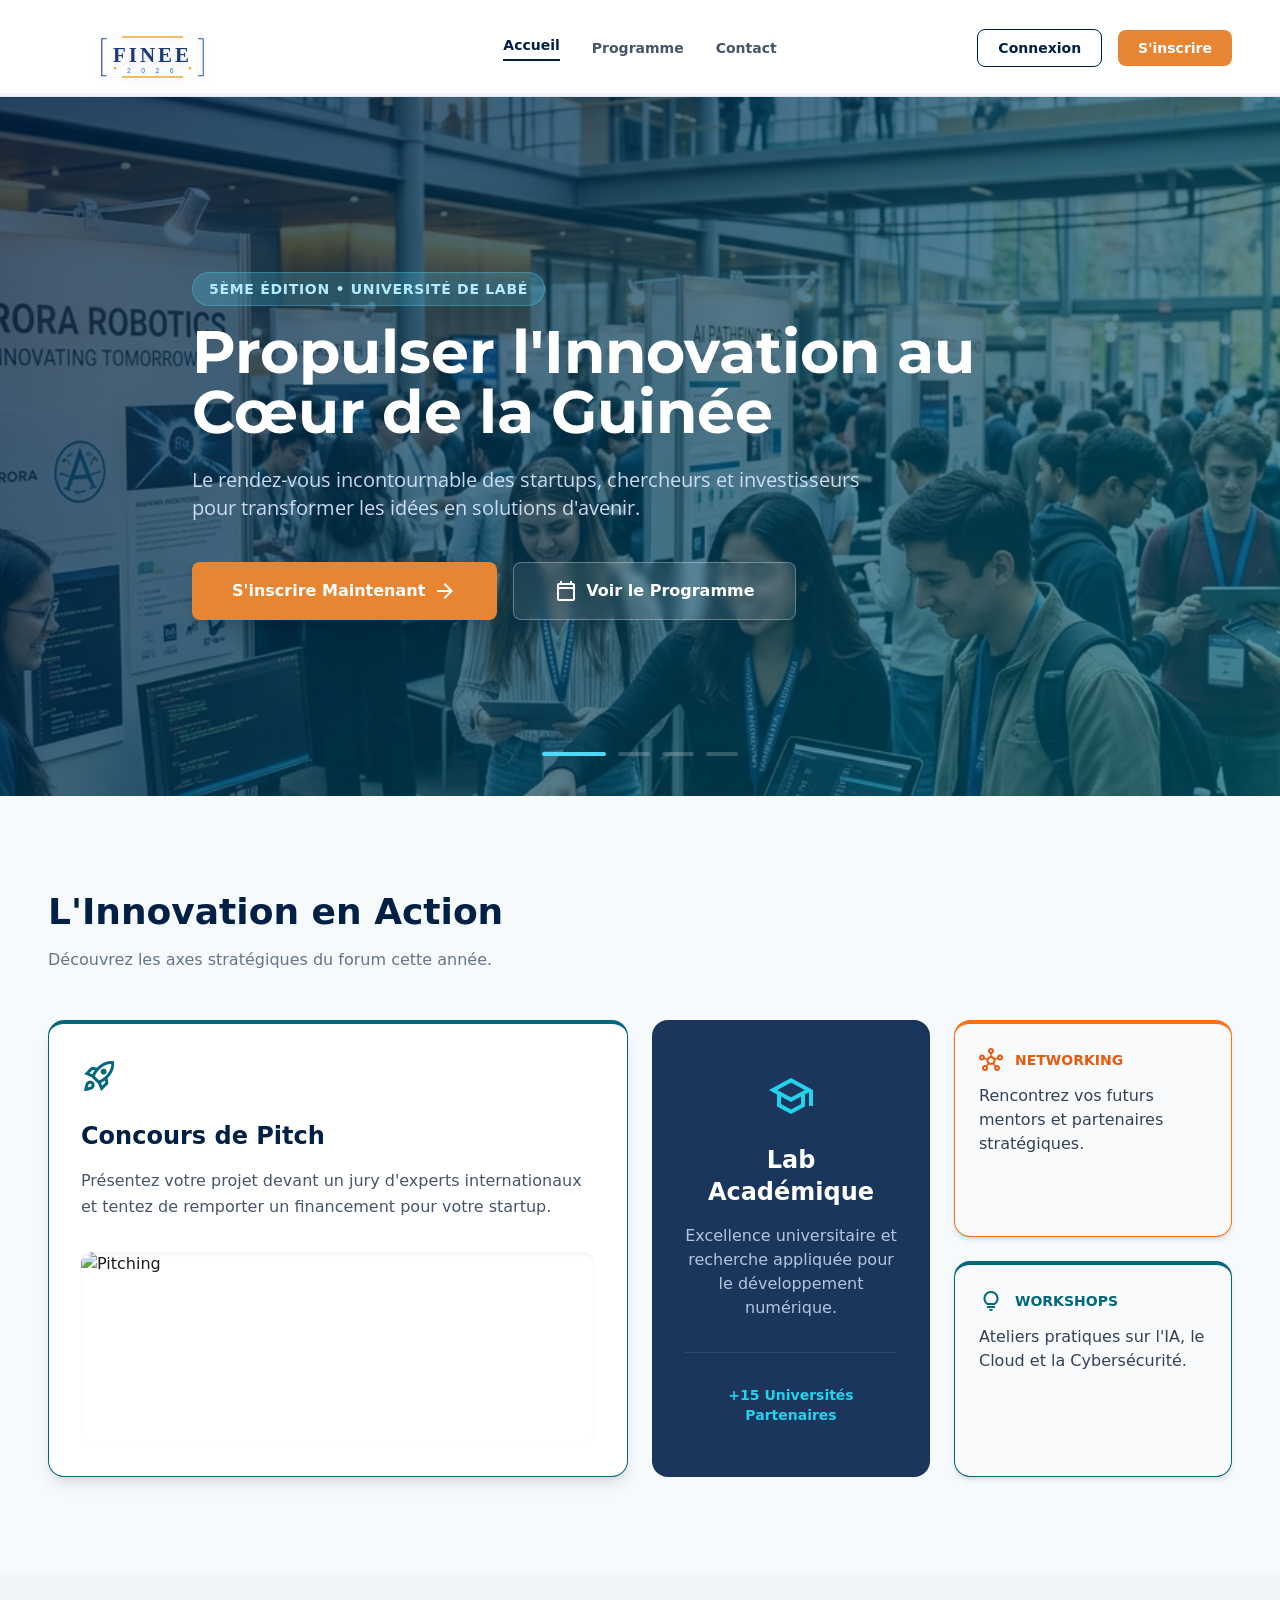
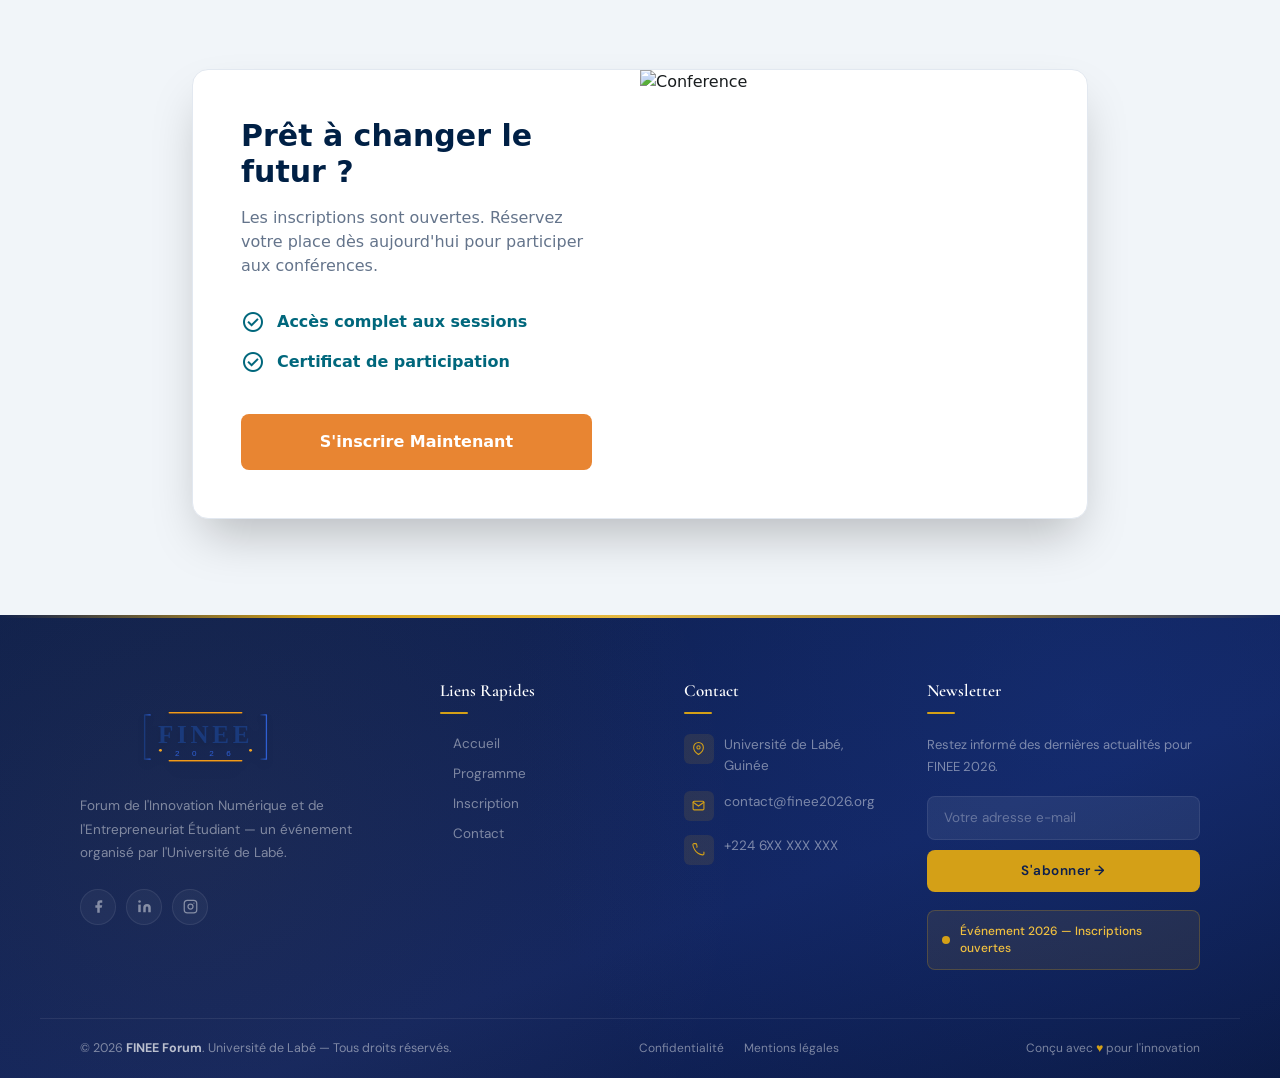
==== html/index.html @ 117cade2 "premier commit" ====
<!DOCTYPE html>
<html class="light" lang="fr">
<head>
    <meta charset="utf-8"/>
    <meta content="width=device-width, initial-scale=1.0" name="viewport"/>
    <title>FINEE 2026 | Forum Innovation Labé</title>
    <script src="../lib/tailwind.min.js"></script>
    <link href="https://fonts.googleapis.com/css2?family=Montserrat:wght@600;700&family=Open+Sans:wght@400;600&family=Cormorant+Garamond:wght@400;600;700&family=DM+Sans:wght@300;400;500;600&display=swap" rel="stylesheet"/>
    <link rel="stylesheet" href="https://fonts.googleapis.com/css2?family=Material+Symbols+Outlined:opsz,wght,FILL,GRAD@20..48,100..700,0..1,-25..0" />
    <link rel="stylesheet" href="../css/index.css">
    <link rel="stylesheet" href="../css/footer_premium.css">
    <script id="tailwind-config">
          tailwind.config = {
            darkMode: "class",
            theme: {
              extend: {
                "colors": {
                        "primary-container": "#1a365d",
                        "outline": "#74777f",
                        "on-error": "#ffffff",
                        "inverse-primary": "#adc7f7",
                        "secondary-fixed-dim": "#4bd6fa",
                        "tertiary-container": "#572900",
                        "on-primary-fixed-variant": "#2d476f",
                        "primary": "#002045",
                        "outline-variant": "#c4c6cf",
                        "on-surface-variant": "#43474e",
                        "inverse-surface": "#2d3133",
                        "on-primary-container": "#86a0cd",
                        "secondary-container": "#4fd9fd",
                        "surface-container-highest": "#e0e3e5",
                        "background": "#f7fafc",
                        "on-tertiary": "#ffffff",
                        "surface-dim": "#d7dadc",
                        "surface-container": "#ebeef0",
                        "on-secondary": "#ffffff",
                        "secondary": "#00677c",
                        "secondary-fixed": "#b2ebff",
                        "on-secondary-fixed": "#001f27",
                        "surface": "#f7fafc",
                        "on-background": "#181c1e",
                        "surface-bright": "#f7fafc",
                        "on-secondary-container": "#005c70",
                        "on-error-container": "#93000a",
                        "tertiary": "#371800",
                        "on-primary": "#ffffff",
                        "tertiary-fixed-dim": "#ffb783",
                        "surface-tint": "#455f88",
                        "surface-container-lowest": "#ffffff",
                        "inverse-on-surface": "#eef1f3",
                        "primary-fixed": "#d6e3ff",
                        "surface-variant": "#e0e3e5",
                        "on-tertiary-fixed-variant": "#703700",
                        "on-tertiary-container": "#e88532",
                        "on-secondary-fixed-variant": "#004e5e",
                        "error-container": "#ffdad6",
                        "surface-container-high": "#e5e9eb",
                        "primary-fixed-dim": "#adc7f7",
                        "tertiary-fixed": "#ffdcc5",
                        "error": "#ba1a1a",
                        "on-surface": "#181c1e",
                        "on-tertiary-fixed": "#301400",
                        "surface-container-low": "#f1f4f6",
                        "on-primary-fixed": "#001b3c"
                },
                "fontFamily": {
                        "Montserrat": ["Montserrat", "sans-serif"],
                        "Open-Sans": ["Open Sans", "sans-serif"],
                        "Cormorant": ["Cormorant Garamond", "serif"],
                        "DM-Sans": ["DM Sans", "sans-serif"]
                }
              }
            }
          }
    </script>
</head>
<body class="bg-background text-on-surface font-sans antialiased overflow-x-hidden">

    <!-- TopNavBar -->
    <nav class="fixed top-0 w-full z-50 bg-white/95 backdrop-blur-md border-b border-slate-200 shadow-sm">
        <div class="grid grid-cols-3 items-center h-24 px-6 lg:px-12 max-w-7xl mx-auto">
            <div class="flex items-center justify-start h-full py-0">
                <a href="index.html" class="block">
                    <img src="../assets/finee_2026_logo.svg" alt="FINEE 2026 Logo" class="h-20 w-auto drop-shadow-lg hover:scale-105 transition-transform duration-300">
                </a>
            </div>
            <div class="hidden md:flex justify-center items-center space-x-8 text-sm font-bold">
                <a class="text-primary border-b-2 border-primary pb-1" href="index.html">Accueil</a>
                <a class="text-slate-600 hover:text-primary transition-colors" href="programme.html">Programme</a>
                <a class="text-slate-600 hover:text-primary transition-colors" href="contact.html">Contact</a>
            </div>
            <div class="flex justify-end items-center gap-4">
                <div class="hidden md:flex items-center gap-4" id="headerActions">
                    <a href="connexion.html" id="loginBtn" class="px-5 py-2 text-sm font-semibold text-primary border border-primary rounded-lg active:scale-95 transition-transform flex items-center">Connexion</a>
                    <a href="inscription.html" class="px-5 py-2 text-sm font-semibold rounded-lg bg-on-tertiary-container text-white active:scale-95 transition-transform">S'inscrire</a>
                </div>
                <button id="mobileMenuBtn" class="md:hidden p-2 text-slate-600">
                    <span class="material-symbols-outlined text-3xl">menu</span>
                </button>
            </div>
        </div>
        <!-- Mobile Menu -->
        <div id="mobileMenu" class="hidden md:hidden bg-white border-t border-slate-100 p-6 space-y-4 shadow-xl">
            <a class="block text-primary font-bold" href="index.html">Accueil</a>
            <a class="block text-slate-600 hover:text-primary" href="programme.html">Programme</a>
            <a class="block text-slate-600 hover:text-primary" href="contact.html">Contact</a>
            <hr class="border-slate-100">
            <div id="mobileHeaderActions" class="space-y-3">
                <a href="connexion.html" class="block w-full text-center px-5 py-3 text-sm font-semibold text-primary border border-primary rounded-lg">Connexion</a>
                <a href="inscription.html" class="block w-full text-center px-5 py-3 text-sm font-semibold rounded-lg bg-on-tertiary-container text-white">S'inscrire</a>
            </div>
        </div>
        <!-- Scroll Progress Bar -->
        <div class="absolute bottom-0 left-0 w-full h-[3px] bg-slate-100 overflow-hidden">
            <div id="scrollProgress" class="h-full bg-gradient-to-r from-blue-600 to-cyan-400 w-0 transition-all duration-300"></div>
        </div>
    </nav>

    <main class="pt-24">
        <!-- Hero Section -->
        <section class="relative min-h-[700px] flex items-center px-6 md:px-12 py-20 overflow-hidden">
            <div class="absolute inset-0 z-0 hero-slider">
                <div class="slide active">
                    <img class="w-full h-full object-cover" src="../assets/hero.png" alt="FINEE Slide 1">
                </div>
                <div class="slide">
                    <img class="w-full h-full object-cover" src="../assets/hero1.png" alt="FINEE Slide 2">
                </div>
                <div class="slide">
                    <img class="w-full h-full object-cover" src="../assets/hero2.png" alt="FINEE Slide 3">
                </div>
                <div class="slide">
                    <img class="w-full h-full object-cover" src="../assets/hero3.png" alt="FINEE Slide 4">
                </div>
                <div class="absolute inset-0 hero-gradient"></div>
                <!-- Navigation Dots -->
                <div class="absolute bottom-10 left-1/2 -translate-x-1/2 z-20 flex gap-3" id="sliderDots">
                    <!-- Dots will be injected by JS -->
                </div>
            </div>
            <div class="relative z-10 max-w-4xl mx-auto text-center md:text-left">
                <span class="inline-block px-4 py-1.5 rounded-full bg-secondary-container/20 text-secondary-fixed font-semibold text-sm mb-4 border border-secondary-container/30 uppercase tracking-wider floating">
                    5ème Édition • Université de Labé
                </span>
                <h1 class="text-4xl md:text-6xl font-bold text-white mb-6 leading-tight font-Montserrat">
                    Propulser l'Innovation au Cœur de la Guinée
                </h1>
                <p class="text-lg md:text-xl text-blue-100/90 mb-10 max-w-2xl font-Open-Sans">
                    Le rendez-vous incontournable des startups, chercheurs et investisseurs pour transformer les idées en solutions d'avenir.
                </p>
                <div class="flex flex-col sm:flex-row gap-4 justify-center md:justify-start">
                    <a href="inscription.html" class="bg-on-tertiary-container hover:bg-orange-600 text-white font-bold px-10 py-4 rounded-lg shadow-xl active:scale-95 transition-transform flex items-center justify-center gap-2">
                        S'inscrire Maintenant
                        <span class="material-symbols-outlined">arrow_forward</span>
                    </a>
                    <a href="programme.html" class="bg-white/10 hover:bg-white/20 backdrop-blur-sm text-white font-bold px-10 py-4 rounded-lg border border-white/30 active:scale-95 transition-transform flex items-center justify-center gap-2">
                        <span class="material-symbols-outlined">calendar_today</span>
                        Voir le Programme
                    </a>
                </div>
            </div>
        </section>

        <!-- Bento Grid Section -->
        <section class="px-6 md:px-12 py-24 max-w-screen-2xl mx-auto">
            <div class="mb-12 text-center md:text-left">
                <h2 class="text-3xl md:text-4xl font-bold text-primary mb-4">L'Innovation en Action</h2>
                <p class="text-slate-500 max-w-xl">Découvrez les axes stratégiques du forum cette année.</p>
            </div>
            <div class="grid grid-cols-1 md:grid-cols-4 gap-6 md:grid-rows-2">
                <div class="md:col-span-2 md:row-span-2 bento-card bg-white rounded-2xl p-8 border-t-4 border-secondary shadow-lg flex flex-col justify-between">
                    <div>
                        <span class="material-symbols-outlined text-secondary text-4xl mb-6">rocket_launch</span>
                        <h3 class="text-2xl font-bold text-primary mb-4">Concours de Pitch</h3>
                        <p class="text-slate-600 leading-relaxed">Présentez votre projet devant un jury d'experts internationaux et tentez de remporter un financement pour votre startup.</p>
                    </div>
                    <div class="mt-8">
                        <img class="rounded-xl h-48 w-full object-cover shadow-inner" src="https://images.unsplash.com/photo-1559136555-9303baea8ebd?auto=format&fit=crop&q=80" alt="Pitching">
                    </div>
                </div>
                <div class="md:col-span-1 md:row-span-2 bento-card bg-primary-container rounded-2xl p-8 text-white flex flex-col justify-center text-center">
                    <span class="material-symbols-outlined text-cyan-400 text-5xl mb-6">school</span>
                    <h3 class="text-2xl font-bold mb-4">Lab Académique</h3>
                    <p class="text-blue-100/80">Excellence universitaire et recherche appliquée pour le développement numérique.</p>
                    <div class="mt-8 border-t border-white/10 pt-8 text-cyan-400 font-bold text-sm">
                        +15 Universités Partenaires
                    </div>
                </div>
                <div class="bento-card bg-slate-50 rounded-2xl p-6 border-t-4 border-orange-500 shadow-md">
                    <div class="flex items-center gap-3 mb-3 text-orange-600">
                        <span class="material-symbols-outlined">hub</span>
                        <span class="font-bold text-sm uppercase">Networking</span>
                    </div>
                    <p class="text-slate-700">Rencontrez vos futurs mentors et partenaires stratégiques.</p>
                </div>
                <div class="bento-card bg-slate-50 rounded-2xl p-6 border-t-4 border-secondary shadow-md">
                    <div class="flex items-center gap-3 mb-3 text-secondary">
                        <span class="material-symbols-outlined">lightbulb</span>
                        <span class="font-bold text-sm uppercase">Workshops</span>
                    </div>
                    <p class="text-slate-700">Ateliers pratiques sur l'IA, le Cloud et la Cybersécurité.</p>
                </div>
            </div>
        </section>

        <!-- CTA Section -->
        <section class="bg-slate-100 px-6 md:px-12 py-24">
            <div class="max-w-4xl mx-auto bg-white rounded-2xl overflow-hidden shadow-2xl flex flex-col md:flex-row border border-slate-200 cta-container">
                <div class="md:w-1/2 p-12 flex flex-col justify-center">
                    <h2 class="text-3xl font-bold text-primary mb-4">Prêt à changer le futur ?</h2>
                    <p class="text-slate-500 mb-8">Les inscriptions sont ouvertes. Réservez votre place dès aujourd'hui pour participer aux conférences.</p>
                    <div class="space-y-4">
                        <div class="flex items-center gap-3 text-secondary font-semibold">
                            <span class="material-symbols-outlined">check_circle</span>
                            <span>Accès complet aux sessions</span>
                        </div>
                        <div class="flex items-center gap-3 text-secondary font-semibold">
                            <span class="material-symbols-outlined">check_circle</span>
                            <span>Certificat de participation</span>
                        </div>
                    </div>
                    <a href="inscription.html" class="mt-10 bg-on-tertiary-container text-white py-4 rounded-lg font-bold text-center active:scale-95 transition-transform">
                        S'inscrire Maintenant
                    </a>
                </div>
                <div class="md:w-1/2">
                    <img class="w-full h-full object-cover min-h-[300px]" src="https://images.unsplash.com/photo-1540575861501-7cf05a4b125a?auto=format&fit=crop&q=80" alt="Conference">
                </div>
            </div>
        </section>
    </main>

    <!-- Footer -->
    <footer>
      <div class="footer-topline"></div>
      <div class="footer-main">
    
        <!-- ── COL 1 : BRAND ── -->
        <div class="footer-brand">
          <a href="index.html" class="logo-wrap mb-6 block">
            <img src="../assets/finee_2026_logo.svg" alt="FINEE 2026 Logo" class="h-24 w-auto drop-shadow-lg hover:scale-110 transition-transform duration-300">
          </a>
    
          <p>Forum de l'Innovation Numérique et de l'Entrepreneuriat Étudiant — un événement organisé par l'Université de Labé.</p>
    
          <div class="social-links">
            <a href="#" title="Facebook">
              <svg width="15" height="15" viewBox="0 0 24 24" fill="currentColor"><path d="M18 2h-3a5 5 0 0 0-5 5v3H7v4h3v8h4v-8h3l1-4h-4V7a1 1 0 0 1 1-1h3z"/></svg>
            </a>
            <a href="#" title="LinkedIn">
              <svg width="15" height="15" viewBox="0 0 24 24" fill="currentColor"><path d="M16 8a6 6 0 0 1 6 6v7h-4v-7a2 2 0 0 0-2-2 2 2 0 0 0-2 2v7h-4v-7a6 6 0 0 1 6-6z"/><rect x="2" y="9" width="4" height="12"/><circle cx="4" cy="4" r="2"/></svg>
            </a>
            <a href="#" title="Instagram">
              <svg width="15" height="15" viewBox="0 0 24 24" fill="none" stroke="currentColor" stroke-width="2" stroke-linecap="round" stroke-linejoin="round"><rect x="2" y="2" width="20" height="20" rx="5"/><circle cx="12" cy="12" r="4"/><circle cx="17.5" cy="6.5" r="1" fill="currentColor" stroke="none"/></svg>
            </a>
          </div>
        </div>
    
        <div class="footer-col">
          <h4>Liens Rapides</h4>
          <ul>
            <li><a href="index.html">Accueil</a></li>
            <li><a href="programme.html">Programme</a></li>
            <li><a href="inscription.html">Inscription</a></li>
            <li><a href="contact.html">Contact</a></li>
          </ul>
        </div>
    
        <div class="footer-col">
          <h4>Contact</h4>
          <div class="contact-list">
            <div class="contact-item">
              <div class="icon">
                <svg width="13" height="13" viewBox="0 0 24 24" fill="none" stroke="currentColor" stroke-width="2" stroke-linecap="round"><path d="M21 10c0 7-9 13-9 13s-9-6-9-13a9 9 0 0 1 18 0z"/><circle cx="12" cy="10" r="3"/></svg>
              </div>
              <span>Université de Labé, Guinée</span>
            </div>
            <div class="contact-item">
              <div class="icon">
                <svg width="13" height="13" viewBox="0 0 24 24" fill="none" stroke="currentColor" stroke-width="2" stroke-linecap="round"><path d="M4 4h16c1.1 0 2 .9 2 2v12c0 1.1-.9 2-2 2H4c-1.1 0-2-.9-2-2V6c0-1.1.9-2 2-2z"/><polyline points="22,6 12,13 2,6"/></svg>
              </div>
              <span>contact@finee2026.org</span>
            </div>
            <div class="contact-item">
              <div class="icon">
                <svg width="13" height="13" viewBox="0 0 24 24" fill="none" stroke="currentColor" stroke-width="2" stroke-linecap="round"><path d="M22 16.92v3a2 2 0 0 1-2.18 2 19.79 19.79 0 0 1-8.63-3.07A19.5 19.5 0 0 1 4.69 12a19.79 19.79 0 0 1-3.07-8.67A2 2 0 0 1 3.6 1.2h3a2 2 0 0 1 2 1.72c.127.96.361 1.903.7 2.81a2 2 0 0 1-.45 2.11L7.91a16 16 0 0 0 6 6l.91-.91a2 2 0 0 1 2.11-.45c.907.339 1.85.573 2.81.7A2 2 0 0 1 22 16.92z"/></svg>
              </div>
              <span>+224 6XX XXX XXX</span>
            </div>
          </div>
        </div>
    
        <div class="footer-newsletter">
          <h4>Newsletter</h4>
          <p>Restez informé des dernières actualités pour FINEE 2026.</p>
          <div class="newsletter-form">
            <input type="email" placeholder="Votre adresse e-mail"/>
            <button type="button">S'abonner →</button>
          </div>
          <div class="event-badge">
            <div class="pulse"></div>
            <span>Événement 2026 — Inscriptions ouvertes</span>
          </div>
        </div>
    
      </div>
    
      <div class="footer-divider"></div>
    
      <div class="footer-bottom">
        <p class="copy">© 2026 <strong>FINEE Forum</strong>. Université de Labé — Tous droits réservés.</p>
        <div class="legal-links">
          <a href="#">Confidentialité</a>
          <a href="#">Mentions légales</a>
        </div>
        <p class="made-by">Conçu avec <span>♥</span> pour l'innovation</p>
      </div>
    </footer>

    <script src="../js/footer.js"></script>
    <script src="../js/index.js"></script>
</body>
</html>
---- css/index.css ----
:root {
    --primary: #002045;
    --primary-light: #1a365d;
    --secondary: #00677c;
    --accent: #4fd9fd;
    --accent-orange: #e88532;
    --bg-light: #f8fafc;
    --white: #ffffff;
    --glass: rgba(255, 255, 255, 0.7);
    --shadow-premium: 0 20px 40px -15px rgba(0, 32, 69, 0.1);
}

.material-symbols-outlined {
    font-family: 'Material Symbols Outlined' !important;
    font-weight: normal;
    font-style: normal;
    font-size: 24px;
    line-height: 1;
    letter-spacing: normal;
    text-transform: none;
    display: inline-block;
    white-space: nowrap;
    word-wrap: normal;
    direction: ltr;
    -webkit-font-feature-settings: 'liga';
    font-feature-settings: 'liga';
    -webkit-font-smoothing: antialiased;
    font-variation-settings: 'FILL' 0, 'wght' 400, 'GRAD' 0, 'opsz' 24;
}

body {
    scroll-behavior: smooth;
}

.hero-gradient {
    background: linear-gradient(135deg, rgba(0, 32, 69, 0.75) 0%, rgba(0, 103, 124, 0.6) 100%);
}

.bento-card {
    background: var(--white);
    border: 1px solid rgba(0, 0, 0, 0.05);
    transition: all 0.5s cubic-bezier(0.23, 1, 0.32, 1);
    position: relative;
    overflow: hidden;
}

.bento-card:hover {
    transform: translateY(-8px);
    box-shadow: var(--shadow-premium);
    border-color: var(--accent);
}

.bento-card::before {
    content: '';
    position: absolute;
    top: 0;
    left: 0;
    width: 100%;
    height: 100%;
    background: linear-gradient(135deg, transparent, rgba(79, 217, 253, 0.05));
    opacity: 0;
    transition: opacity 0.5s ease;
}

.bento-card:hover::before {
    opacity: 1;
}

.cta-container {
    transition: all 0.6s cubic-bezier(0.16, 1, 0.3, 1);
}

.cta-container:hover {
    box-shadow: 0 30px 60px -20px rgba(0, 0, 0, 0.15);
}

.modal-overlay {
    position: fixed;
    inset: 0;
    background: rgba(0, 20, 40, 0.6);
    z-index: 100;
    display: flex;
    align-items: center;
    justify-content: center;
    backdrop-filter: blur(12px);
}

.hero-slider {
    position: absolute;
    inset: 0;
}

.hero-slider .slide {
    position: absolute;
    inset: 0;
    opacity: 0;
    transition: opacity 1.8s cubic-bezier(0.4, 0, 0.2, 1);
}

.hero-slider .slide.active {
    opacity: 1;
}

.hero-slider .slide img {
    transition: transform 7s ease-out;
    transform: scale(1);
}

.hero-slider .slide.active img {
    transform: scale(1.15);
}

/* Slider Dots */
.dot {
    width: 32px;
    height: 4px;
    background: rgba(255, 255, 255, 0.2);
    border-radius: 2px;
    cursor: pointer;
    transition: all 0.5s ease;
}

.dot.active {
    background: var(--accent);
    width: 64px;
}

/* Scroll Animations */
.fade-in-up {
    opacity: 0;
    transform: translateY(40px);
    transition: all 1s cubic-bezier(0.16, 1, 0.3, 1);
}

.fade-in-up.visible {
    opacity: 1;
    transform: translateY(0);
}

/* Custom Scrollbar */
::-webkit-scrollbar {
    width: 10px;
}
::-webkit-scrollbar-track {
    background: #f1f5f9;
}
::-webkit-scrollbar-thumb {
    background: #cbd5e1;
    border-radius: 5px;
    border: 2px solid #f1f5f9;
}
::-webkit-scrollbar-thumb:hover {
    background: #94a3b8;
}

/* Floating Animation */
@keyframes floating {
    0% { transform: translateY(0px); }
    50% { transform: translateY(-15px); }
    100% { transform: translateY(0px); }
}

.floating {
    animation: floating 3s ease-in-out infinite;
}

/* Glassmorphism utility */
.glass {
    background: rgba(255, 255, 255, 0.1);
    backdrop-filter: blur(10px);
    border: 1px solid rgba(255, 255, 255, 0.2);
}
---- css/footer_premium.css ----
/* ══════════════════════════════
   FOOTER PREMIUM DESIGN - FINEE 2026
══════════════════════════════ */
:root {
  --navy:      #0d1f4e;
  --navy-mid:  #122560;
  --navy-light:#1a3a8f;
  --gold:      #d4a017;
  --gold-lt:   #f0c040;
  --white:     #ffffff;
  --muted:     rgba(255,255,255,0.45);
  --border:    rgba(255,255,255,0.08);
}

footer {
  background: linear-gradient(160deg, #0d1f4e 0%, #122560 60%, #0a1840 100%);
  color: var(--white);
  position: relative;
  overflow: hidden;
  font-family: 'DM Sans', sans-serif;
}

/* Subtle background texture */
footer::before {
  content: '';
  position: absolute;
  inset: 0;
  background-image:
    radial-gradient(circle at 15% 50%, rgba(212,160,23,0.06) 0%, transparent 50%),
    radial-gradient(circle at 85% 20%, rgba(26,58,143,0.3) 0%, transparent 50%);
  pointer-events: none;
}

/* Gold top border line */
.footer-topline {
  height: 3px;
  background: linear-gradient(90deg, transparent, var(--gold), var(--gold-lt), var(--gold), transparent);
}

/* ── MAIN GRID ── */
.footer-main {
  display: grid;
  grid-template-columns: 1.6fr 1fr 1fr 1.4fr;
  gap: 48px;
  max-width: 1200px;
  margin: 0 auto;
  padding: 60px 40px 48px;
  position: relative;
}

/* ── BRAND COL ── */
.footer-brand .logo-wrap {
  display: flex;
  align-items: center;
  gap: 14px;
  margin-bottom: 20px;
}

.footer-brand .logo-wrap svg {
  width: 72px;
  height: 72px;
  flex-shrink: 0;
}

.footer-brand .brand-name {
  font-family: 'Cormorant Garamond', serif;
  font-size: 28px;
  font-weight: 700;
  color: var(--white);
  line-height: 1.1;
}

.footer-brand .brand-year {
  font-size: 13px;
  letter-spacing: 5px;
  color: var(--gold);
  font-weight: 500;
}

.footer-brand p {
  font-size: 13.5px;
  line-height: 1.75;
  color: var(--muted);
  max-width: 280px;
  margin-bottom: 24px;
}

/* Social icons */
.social-links {
  display: flex;
  gap: 10px;
}

.social-links a {
  width: 36px;
  height: 36px;
  border-radius: 50%;
  border: 1px solid var(--border);
  display: flex;
  align-items: center;
  justify-content: center;
  color: var(--muted);
  text-decoration: none;
  font-size: 14px;
  transition: all 0.25s ease;
  background: rgba(255,255,255,0.04);
}

.social-links a:hover {
  border-color: var(--gold);
  color: var(--gold);
  background: rgba(212,160,23,0.1);
  transform: translateY(-2px);
}

/* ── NAV COLS ── */
.footer-col h4 {
  font-family: 'Cormorant Garamond', serif;
  font-size: 17px;
  font-weight: 600;
  color: var(--white);
  margin-bottom: 20px;
  position: relative;
  padding-bottom: 10px;
}

.footer-col h4::after {
  content: '';
  position: absolute;
  bottom: 0; left: 0;
  width: 28px; height: 2px;
  background: var(--gold);
  border-radius: 2px;
}

.footer-col ul {
  list-style: none;
  display: flex;
  flex-direction: column;
  gap: 10px;
  padding-left: 0;
}

.footer-col ul li a {
  color: var(--muted);
  text-decoration: none;
  font-size: 13.5px;
  display: flex;
  align-items: center;
  gap: 8px;
  transition: color 0.2s, gap 0.2s;
}

.footer-col ul li a::before {
  content: '';
  width: 5px; height: 5px;
  border-radius: 50%;
  background: var(--gold);
  opacity: 0;
  transition: opacity 0.2s;
  flex-shrink: 0;
}

.footer-col ul li a:hover {
  color: var(--white);
  gap: 12px;
}

.footer-col ul li a:hover::before {
  opacity: 1;
}

/* Contact items */
.contact-item {
  display: flex;
  align-items: flex-start;
  gap: 10px;
  color: var(--muted);
  font-size: 13.5px;
  line-height: 1.6;
}

.contact-item .icon {
  width: 30px;
  height: 30px;
  background: rgba(212,160,23,0.12);
  border-radius: 6px;
  display: flex;
  align-items: center;
  justify-content: center;
  flex-shrink: 0;
  font-size: 13px;
  color: var(--gold);
}

.footer-col .contact-list {
  display: flex;
  flex-direction: column;
  gap: 14px;
}

/* ── NEWSLETTER COL ── */
.footer-newsletter h4 {
  font-family: 'Cormorant Garamond', serif;
  font-size: 17px;
  font-weight: 600;
  color: var(--white);
  margin-bottom: 20px;
  position: relative;
  padding-bottom: 10px;
}

.footer-newsletter h4::after {
  content: '';
  position: absolute;
  bottom: 0; left: 0;
  width: 28px; height: 2px;
  background: var(--gold);
  border-radius: 2px;
}

.footer-newsletter p {
  font-size: 13px;
  color: var(--muted);
  line-height: 1.7;
  margin-bottom: 18px;
}

.newsletter-form {
  display: flex;
  flex-direction: column;
  gap: 10px;
}

.newsletter-form input {
  background: rgba(255,255,255,0.07);
  border: 1px solid var(--border);
  border-radius: 8px;
  padding: 11px 16px;
  color: var(--white);
  font-family: 'DM Sans', sans-serif;
  font-size: 13.5px;
  outline: none;
  transition: border-color 0.2s;
}

.newsletter-form input::placeholder { color: rgba(255,255,255,0.3); }
.newsletter-form input:focus { border-color: var(--gold); }

.newsletter-form button {
  background: var(--gold);
  color: #0d1f4e;
  border: none;
  border-radius: 8px;
  padding: 11px 20px;
  font-family: 'DM Sans', sans-serif;
  font-size: 13.5px;
  font-weight: 600;
  cursor: pointer;
  letter-spacing: 0.5px;
  transition: background 0.2s, transform 0.15s;
}

.newsletter-form button:hover {
  background: var(--gold-lt);
  transform: translateY(-1px);
}

/* Badge countdown */
.event-badge {
  margin-top: 18px;
  background: rgba(212,160,23,0.1);
  border: 1px solid rgba(212,160,23,0.25);
  border-radius: 8px;
  padding: 12px 14px;
  display: flex;
  align-items: center;
  gap: 10px;
}

.event-badge .pulse {
  width: 8px; height: 8px;
  border-radius: 50%;
  background: var(--gold);
  animation: footerPulse 1.8s infinite;
  flex-shrink: 0;
}

@keyframes footerPulse {
  0%, 100% { opacity: 1; transform: scale(1); }
  50%       { opacity: 0.4; transform: scale(1.4); }
}

.event-badge span {
  font-size: 12px;
  color: var(--gold-lt);
  font-weight: 500;
  line-height: 1.4;
}

/* ── DIVIDER ── */
.footer-divider {
  max-width: 1200px;
  margin: 0 auto;
  height: 1px;
  background: var(--border);
  margin-left: 40px;
  margin-right: 40px;
}

/* ── BOTTOM BAR ── */
.footer-bottom {
  max-width: 1200px;
  margin: 0 auto;
  padding: 20px 40px;
  display: flex;
  align-items: center;
  justify-content: space-between;
  gap: 16px;
  flex-wrap: wrap;
  position: relative;
}

.footer-bottom .copy {
  font-size: 12.5px;
  color: var(--muted);
}

.footer-bottom .copy strong {
  color: rgba(255,255,255,0.7);
}

.footer-bottom .legal-links {
  display: flex;
  gap: 20px;
}

.footer-bottom .legal-links a {
  font-size: 12px;
  color: var(--muted);
  text-decoration: none;
  transition: color 0.2s;
}

.footer-bottom .legal-links a:hover { color: var(--gold); }

.footer-bottom .made-by {
  font-size: 12px;
  color: var(--muted);
}

.footer-bottom .made-by span {
  color: var(--gold);
}

/* ══════════════════════════════
   RESPONSIVE
══════════════════════════════ */
@media (max-width: 1024px) {
  .footer-main {
    grid-template-columns: 1fr 1fr;
    gap: 40px;
  }
}

@media (max-width: 640px) {
  .footer-main {
    grid-template-columns: 1fr;
    gap: 36px;
    padding: 48px 24px 40px;
  }
  .footer-divider { margin: 0 24px; }
  .footer-bottom {
    flex-direction: column;
    align-items: flex-start;
    padding: 20px 24px;
    gap: 10px;
  }
  .footer-brand p { max-width: 100%; }
}
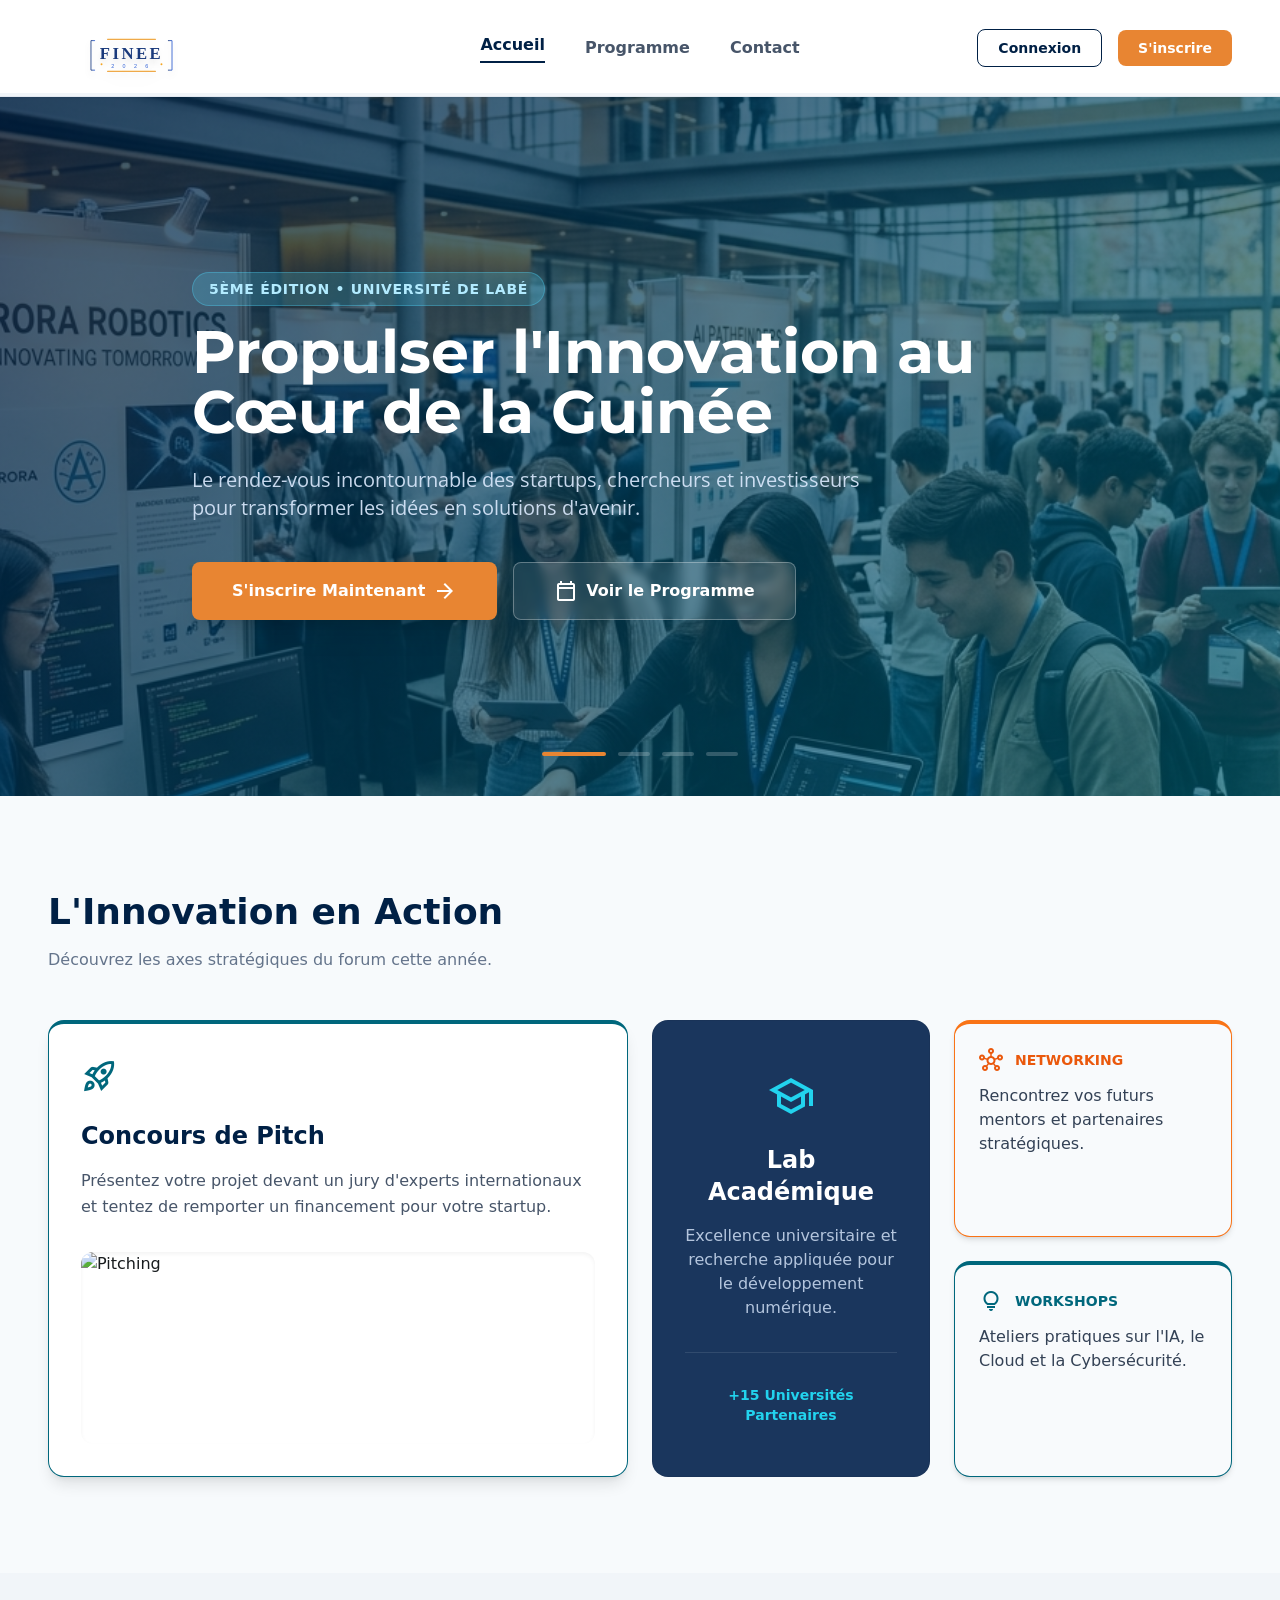
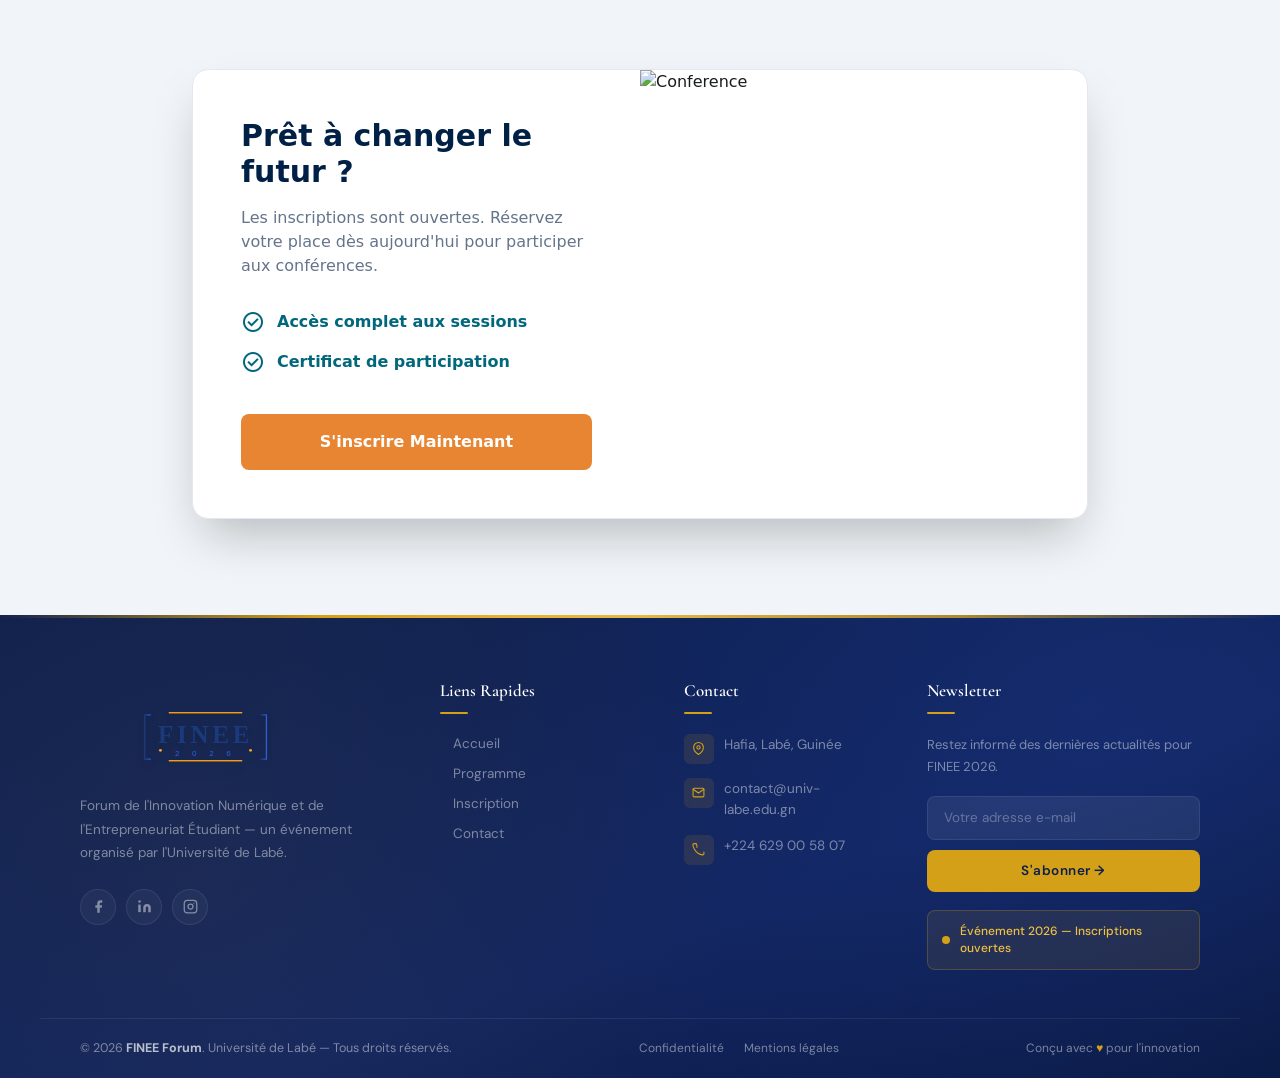
==== commit 4ac3e535: "deuxième commit" ====
--- a/html/index.html
+++ b/html/index.html
@@ -9,6 +9,7 @@
     <link rel="stylesheet" href="https://fonts.googleapis.com/css2?family=Material+Symbols+Outlined:opsz,wght,FILL,GRAD@20..48,100..700,0..1,-25..0" />
     <link rel="stylesheet" href="../css/index.css">
     <link rel="stylesheet" href="../css/footer_premium.css">
+    <link rel="stylesheet" href="../css/responsive.css">
     <script id="tailwind-config">
           tailwind.config = {
             darkMode: "class",
@@ -84,7 +85,7 @@
                     <img src="../assets/finee_2026_logo.svg" alt="FINEE 2026 Logo" class="h-20 w-auto drop-shadow-lg hover:scale-105 transition-transform duration-300">
                 </a>
             </div>
-            <div class="hidden md:flex justify-center items-center space-x-8 text-sm font-bold">
+            <div class="hidden md:flex justify-center items-center space-x-10 text-base font-bold">
                 <a class="text-primary border-b-2 border-primary pb-1" href="index.html">Accueil</a>
                 <a class="text-slate-600 hover:text-primary transition-colors" href="programme.html">Programme</a>
                 <a class="text-slate-600 hover:text-primary transition-colors" href="contact.html">Contact</a>
@@ -115,6 +116,8 @@
             <div id="scrollProgress" class="h-full bg-gradient-to-r from-blue-600 to-cyan-400 w-0 transition-all duration-300"></div>
         </div>
     </nav>
+    <!-- Mobile menu overlay -->
+    <div id="menuOverlay" class="sidebar-overlay"></div>
 
     <main class="pt-24">
         <!-- Hero Section -->
@@ -163,7 +166,7 @@
 
         <!-- Bento Grid Section -->
         <section class="px-6 md:px-12 py-24 max-w-screen-2xl mx-auto">
-            <div class="mb-12 text-center md:text-left">
+            <div class="mb-12 text-center md:text-left fade-in-up">
                 <h2 class="text-3xl md:text-4xl font-bold text-primary mb-4">L'Innovation en Action</h2>
                 <p class="text-slate-500 max-w-xl">Découvrez les axes stratégiques du forum cette année.</p>
             </div>
@@ -273,19 +276,19 @@
               <div class="icon">
                 <svg width="13" height="13" viewBox="0 0 24 24" fill="none" stroke="currentColor" stroke-width="2" stroke-linecap="round"><path d="M21 10c0 7-9 13-9 13s-9-6-9-13a9 9 0 0 1 18 0z"/><circle cx="12" cy="10" r="3"/></svg>
               </div>
-              <span>Université de Labé, Guinée</span>
+              <span>Hafia, Labé, Guinée</span>
             </div>
             <div class="contact-item">
               <div class="icon">
                 <svg width="13" height="13" viewBox="0 0 24 24" fill="none" stroke="currentColor" stroke-width="2" stroke-linecap="round"><path d="M4 4h16c1.1 0 2 .9 2 2v12c0 1.1-.9 2-2 2H4c-1.1 0-2-.9-2-2V6c0-1.1.9-2 2-2z"/><polyline points="22,6 12,13 2,6"/></svg>
               </div>
-              <span>contact@finee2026.org</span>
+              <span>contact@univ-labe.edu.gn</span>
             </div>
             <div class="contact-item">
               <div class="icon">
                 <svg width="13" height="13" viewBox="0 0 24 24" fill="none" stroke="currentColor" stroke-width="2" stroke-linecap="round"><path d="M22 16.92v3a2 2 0 0 1-2.18 2 19.79 19.79 0 0 1-8.63-3.07A19.5 19.5 0 0 1 4.69 12a19.79 19.79 0 0 1-3.07-8.67A2 2 0 0 1 3.6 1.2h3a2 2 0 0 1 2 1.72c.127.96.361 1.903.7 2.81a2 2 0 0 1-.45 2.11L7.91a16 16 0 0 0 6 6l.91-.91a2 2 0 0 1 2.11-.45c.907.339 1.85.573 2.81.7A2 2 0 0 1 22 16.92z"/></svg>
               </div>
-              <span>+224 6XX XXX XXX</span>
+              <span>+224 629 00 58 07</span>
             </div>
           </div>
         </div>
@@ -310,8 +313,8 @@
       <div class="footer-bottom">
         <p class="copy">© 2026 <strong>FINEE Forum</strong>. Université de Labé — Tous droits réservés.</p>
         <div class="legal-links">
-          <a href="#">Confidentialité</a>
-          <a href="#">Mentions légales</a>
+          <a href="confidentialite.html">Confidentialité</a>
+          <a href="mentions_legales.html">Mentions légales</a>
         </div>
         <p class="made-by">Conçu avec <span>♥</span> pour l'innovation</p>
       </div>
@@ -319,5 +322,27 @@
 
     <script src="../js/footer.js"></script>
     <script src="../js/index.js"></script>
+    <script>
+    // ── Mobile menu with overlay & icon toggle ──
+    const mobileMenuBtn = document.getElementById('mobileMenuBtn');
+    const mobileMenu    = document.getElementById('mobileMenu');
+    const menuOverlay   = document.getElementById('menuOverlay');
+    const menuIcon      = document.getElementById('menuIcon');
+    function toggleMenu(force) {
+        const isOpen = force !== undefined ? !force : !mobileMenu.classList.contains('hidden');
+        mobileMenu.classList.toggle('hidden', isOpen);
+        menuOverlay.classList.toggle('active', !isOpen);
+        menuIcon.textContent = isOpen ? 'menu' : 'close';
+    }
+    mobileMenuBtn.addEventListener('click', () => toggleMenu());
+    menuOverlay.addEventListener('click', () => toggleMenu(false));
+
+    // ── Scroll-triggered fade-in ──
+    const fadeEls = document.querySelectorAll('.fade-in-up');
+    const io = new IntersectionObserver((entries) => {
+        entries.forEach(e => { if (e.isIntersecting) { e.target.classList.add('visible'); io.unobserve(e.target); } });
+    }, { threshold: 0.15 });
+    fadeEls.forEach(el => io.observe(el));
+    </script>
 </body>
 </html>
--- a/css/responsive.css
+++ b/css/responsive.css
@@ -0,0 +1,346 @@
+/* ══════════════════════════════════════════════════════
+   FINEE 2026 — GLOBAL RESPONSIVE & PREMIUM DESIGN SYSTEM
+   Applied to: all pages
+   ══════════════════════════════════════════════════════ */
+
+/* ─── Base Reset & Tokens ─── */
+*, *::before, *::after { box-sizing: border-box; }
+
+:root {
+  --primary:   #002045;
+  --secondary: #00677c;
+  --accent:    #e88532;
+  --surface:   #f7fafc;
+  --white:     #ffffff;
+  --shadow-sm: 0 4px 16px -4px rgba(0,32,69,.08);
+  --shadow-lg: 0 20px 48px -16px rgba(0,32,69,.16);
+  --radius-card: 1.5rem;
+  --radius-btn:  .75rem;
+}
+
+/* ─── Smooth scroll & selection ─── */
+html { scroll-behavior: smooth; }
+::selection { background: rgba(0,103,124,.18); color: var(--primary); }
+
+/* ─── Transitions globales ─── */
+a, button { -webkit-tap-highlight-color: transparent; }
+
+/* ══════════════════════════════
+   NAVIGATION — ALL PAGES
+   ══════════════════════════════ */
+
+/* Logo responsive */
+nav img { max-height: 64px; width: auto; }
+
+/* Nav links underline animation */
+nav .nav-item {
+  position: relative;
+  padding-bottom: 2px;
+}
+nav .nav-item::after {
+  content: '';
+  position: absolute;
+  bottom: -2px; left: 0;
+  width: 0; height: 2px;
+  background: var(--secondary);
+  border-radius: 2px;
+  transition: width .3s ease;
+}
+nav .nav-item:hover::after,
+nav .nav-item.active::after { width: 100%; }
+
+/* Mobile menu slide-in */
+#mobileMenu {
+  transform-origin: top;
+  transition: all .3s cubic-bezier(.16,1,.3,1);
+}
+#mobileMenu.open {
+  display: block !important;
+  animation: slideDown .35s ease forwards;
+}
+@keyframes slideDown {
+  from { opacity: 0; transform: translateY(-12px); }
+  to   { opacity: 1; transform: translateY(0); }
+}
+
+/* ══════════════════════════════
+   HERO SECTION — INDEX
+   ══════════════════════════════ */
+@media (max-width: 768px) {
+  .hero-section,
+  section.relative.min-h-\[700px\] {
+    min-height: 520px !important;
+    padding: 6rem 1.25rem 4rem !important;
+  }
+  .hero-section h1,
+  section.relative.min-h-\[700px\] h1 {
+    font-size: clamp(1.8rem, 7vw, 3rem) !important;
+    line-height: 1.2 !important;
+  }
+  .hero-section p {
+    font-size: 1rem !important;
+  }
+  /* Stack buttons */
+  .hero-section .flex.flex-col,
+  section .flex.flex-col.sm\:flex-row {
+    flex-direction: column !important;
+    align-items: stretch !important;
+  }
+  .hero-section a, section.relative a {
+    text-align: center;
+  }
+}
+
+/* ══════════════════════════════
+   BENTO GRID — INDEX
+   ══════════════════════════════ */
+@media (max-width: 640px) {
+  .bento-card {
+    padding: 1.25rem !important;
+  }
+  .bento-card img {
+    height: 160px !important;
+  }
+}
+
+/* ══════════════════════════════
+   CTA SECTION — INDEX
+   ══════════════════════════════ */
+@media (max-width: 768px) {
+  .cta-container {
+    flex-direction: column !important;
+  }
+  .cta-container .md\:w-1\/2 {
+    width: 100% !important;
+  }
+  .cta-container img {
+    min-height: 200px !important;
+    max-height: 240px !important;
+  }
+  .cta-container a {
+    display: block;
+    text-align: center;
+    padding: 0.875rem !important;
+  }
+}
+
+/* ══════════════════════════════
+   PROGRAMME PAGE
+   ══════════════════════════════ */
+@media (max-width: 768px) {
+  /* Programme timeline */
+  .programme-timeline .grid-cols-2 {
+    grid-template-columns: 1fr !important;
+  }
+  .programme-card {
+    padding: 1rem !important;
+  }
+  /* Schedule table scrollable on mobile */
+  .schedule-table-wrapper {
+    overflow-x: auto;
+    -webkit-overflow-scrolling: touch;
+  }
+}
+
+/* ══════════════════════════════
+   CONTACT PAGE
+   ══════════════════════════════ */
+@media (max-width: 768px) {
+  .contact-grid,
+  .lg\:grid-cols-12 {
+    grid-template-columns: 1fr !important;
+  }
+  .contact-form input,
+  .contact-form textarea {
+    font-size: 16px !important; /* prevents iOS zoom */
+  }
+}
+
+/* ══════════════════════════════
+   CONNEXION / INSCRIPTION PAGES
+   ══════════════════════════════ */
+@media (max-width: 768px) {
+  /* Hide hero panel, show only form */
+  .auth-hero {
+    display: none !important;
+  }
+  .auth-form-section {
+    width: 100% !important;
+    padding: 1.5rem !important;
+  }
+  .glass-card {
+    padding: 1.5rem !important;
+    border-radius: 1.25rem !important;
+  }
+  /* Input zoom prevention */
+  input[type="email"],
+  input[type="password"],
+  input[type="text"],
+  textarea,
+  select {
+    font-size: 16px !important;
+  }
+}
+
+/* ══════════════════════════════
+   DASHBOARD — SIDEBAR & LAYOUT
+   ══════════════════════════════ */
+
+/* Sidebar overlay on mobile */
+.sidebar-overlay {
+  display: none;
+  position: fixed;
+  inset: 0;
+  background: rgba(0,32,69,.5);
+  backdrop-filter: blur(4px);
+  z-index: 40;
+}
+.sidebar-overlay.active { display: block; }
+
+@media (max-width: 768px) {
+  /* Dashboard main content takes full width */
+  #dashboardContent,
+  main.ml-72 {
+    margin-left: 0 !important;
+  }
+  /* Cards in dashboard stack */
+  .dashboard-grid,
+  .grid.grid-cols-1.md\:grid-cols-3 {
+    grid-template-columns: 1fr !important;
+  }
+  /* Stats numbers smaller */
+  .text-4xl { font-size: 2rem !important; }
+  /* Badge section stack */
+  .badge-section .flex {
+    flex-direction: column;
+    align-items: center;
+  }
+  /* Premium card no hover lift on touch */
+  .premium-card:hover {
+    transform: none !important;
+  }
+  /* Header adjustments */
+  header.sticky { padding: 0 1rem !important; }
+  /* Section title shorter */
+  #sectionTitle { font-size: 1rem !important; }
+}
+
+/* ══════════════════════════════
+   MODAL — RECOVERY & PROJECT
+   ══════════════════════════════ */
+@media (max-width: 480px) {
+  #recoveryModal > div,
+  #projectModal > div {
+    border-radius: 1.25rem !important;
+    padding: 1.25rem !important;
+    margin: 0.75rem !important;
+  }
+}
+
+/* ══════════════════════════════
+   LEGAL PAGES — CONFIDENTIALITE & MENTIONS
+   ══════════════════════════════ */
+@media (max-width: 768px) {
+  .legal-content section {
+    padding: 1.25rem !important;
+  }
+  .legal-content h1 {
+    font-size: 1.75rem !important;
+  }
+}
+
+/* ══════════════════════════════
+   PREMIUM MICRO-ANIMATIONS (global)
+   ══════════════════════════════ */
+
+/* Fade in up — page load */
+.fade-in-up {
+  opacity: 0;
+  transform: translateY(32px);
+  transition: opacity .9s cubic-bezier(.16,1,.3,1),
+              transform .9s cubic-bezier(.16,1,.3,1);
+}
+.fade-in-up.visible {
+  opacity: 1;
+  transform: translateY(0);
+}
+
+/* Stagger delays */
+.delay-100 { transition-delay: .1s !important; }
+.delay-200 { transition-delay: .2s !important; }
+.delay-300 { transition-delay: .3s !important; }
+.delay-400 { transition-delay: .4s !important; }
+
+/* Shine on buttons */
+.btn-shine {
+  position: relative;
+  overflow: hidden;
+}
+.btn-shine::after {
+  content: '';
+  position: absolute;
+  inset: 0;
+  background: linear-gradient(105deg, transparent 40%, rgba(255,255,255,.25) 50%, transparent 60%);
+  transform: translateX(-100%);
+  transition: transform .5s ease;
+}
+.btn-shine:hover::after { transform: translateX(100%); }
+
+/* Glass card premium */
+.glass-premium {
+  background: rgba(255,255,255,.72);
+  backdrop-filter: blur(20px);
+  -webkit-backdrop-filter: blur(20px);
+  border: 1px solid rgba(255,255,255,.5);
+  box-shadow: var(--shadow-lg);
+}
+
+/* Floating animation (softer) */
+@keyframes float-soft {
+  0%, 100% { transform: translateY(0); }
+  50%       { transform: translateY(-8px); }
+}
+.float-soft { animation: float-soft 4s ease-in-out infinite; }
+
+/* Glow accent */
+@keyframes glow-pulse {
+  0%, 100% { box-shadow: 0 0 0 0 rgba(232,133,50,.25); }
+  50%       { box-shadow: 0 0 0 12px rgba(232,133,50,.0); }
+}
+.glow-accent { animation: glow-pulse 2.5s infinite; }
+
+/* ══════════════════════════════
+   TYPOGRAPHY — FLUID SCALE
+   ══════════════════════════════ */
+h1 { font-size: clamp(1.75rem, 5vw, 3.5rem); }
+h2 { font-size: clamp(1.35rem, 3.5vw, 2.5rem); }
+h3 { font-size: clamp(1.1rem, 2.5vw, 1.75rem); }
+
+/* ══════════════════════════════
+   CUSTOM SCROLLBAR (premium)
+   ══════════════════════════════ */
+::-webkit-scrollbar { width: 8px; height: 8px; }
+::-webkit-scrollbar-track { background: #f1f5f9; }
+::-webkit-scrollbar-thumb {
+  background: linear-gradient(180deg, #94a3b8, #cbd5e1);
+  border-radius: 4px;
+  border: 2px solid #f1f5f9;
+}
+::-webkit-scrollbar-thumb:hover { background: #64748b; }
+
+/* ══════════════════════════════
+   FOCUS ACCESSIBILITY
+   ══════════════════════════════ */
+:focus-visible {
+  outline: 2px solid var(--secondary);
+  outline-offset: 3px;
+  border-radius: 6px;
+}
+
+/* ══════════════════════════════
+   PRINT UTILITY
+   ══════════════════════════════ */
+@media print {
+  nav, footer, aside, .mobile-nav, #mobileMenu { display: none !important; }
+  body { background: white !important; color: black !important; }
+}
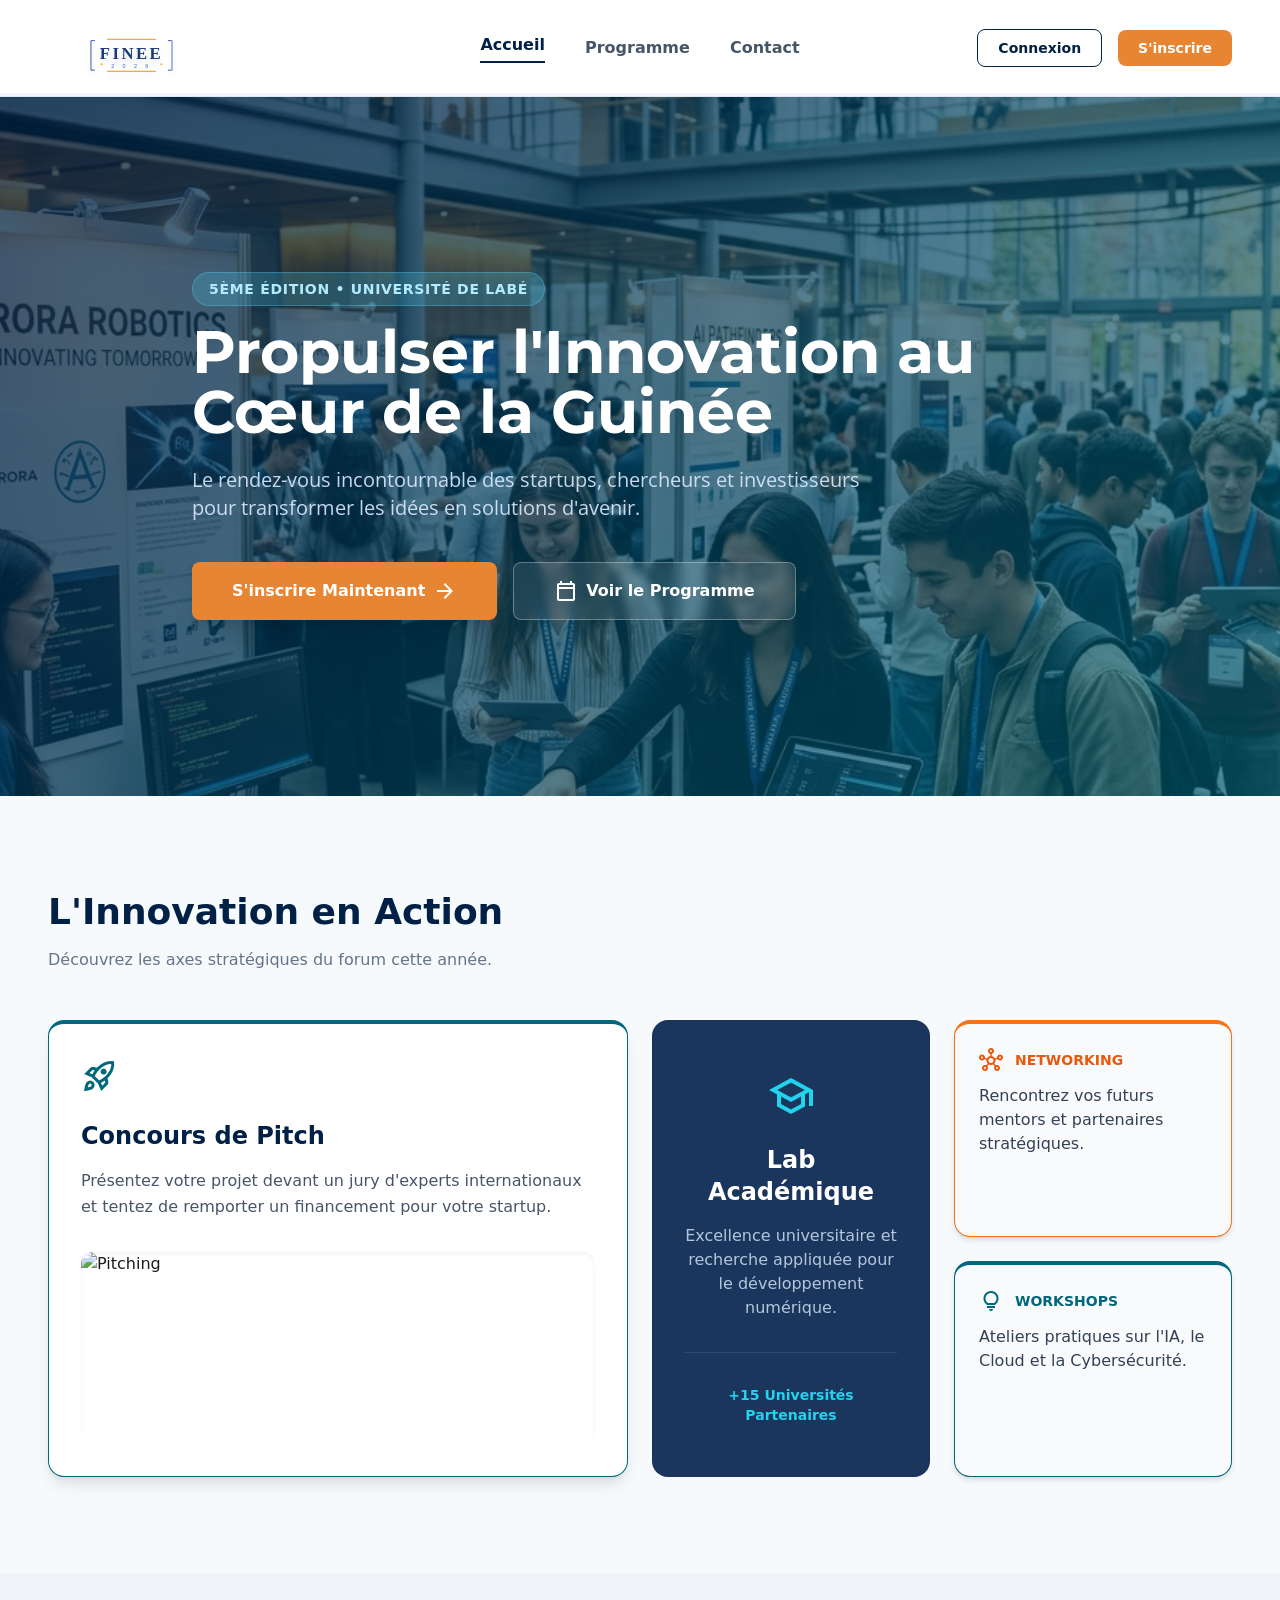
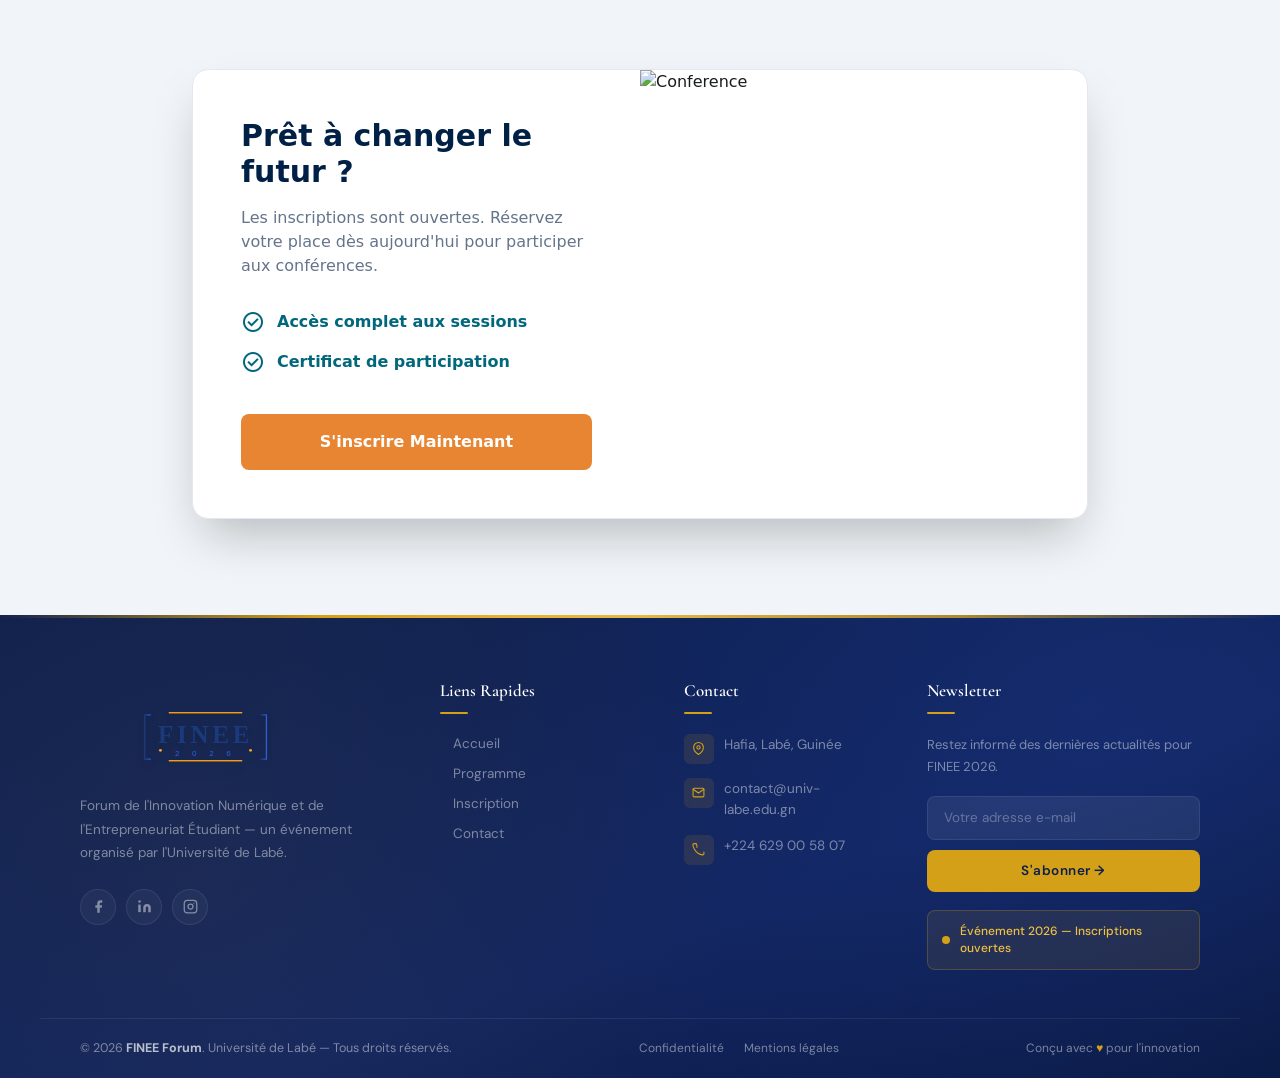
==== commit daa69f92: "Modification apportée au niveau de l'espace utilisateur" ====
--- a/html/index.html
+++ b/html/index.html
@@ -81,12 +81,12 @@
     <nav class="fixed top-0 w-full z-50 bg-white/95 backdrop-blur-md border-b border-slate-200 shadow-sm">
         <div class="grid grid-cols-3 items-center h-24 px-6 lg:px-12 max-w-7xl mx-auto">
             <div class="flex items-center justify-start h-full py-0">
-                <a href="index.html" class="block">
+                <a href="../index.html" class="block">
                     <img src="../assets/finee_2026_logo.svg" alt="FINEE 2026 Logo" class="h-20 w-auto drop-shadow-lg hover:scale-105 transition-transform duration-300">
                 </a>
             </div>
             <div class="hidden md:flex justify-center items-center space-x-10 text-base font-bold">
-                <a class="text-primary border-b-2 border-primary pb-1" href="index.html">Accueil</a>
+                <a class="text-primary border-b-2 border-primary pb-1" href="../index.html">Accueil</a>
                 <a class="text-slate-600 hover:text-primary transition-colors" href="programme.html">Programme</a>
                 <a class="text-slate-600 hover:text-primary transition-colors" href="contact.html">Contact</a>
             </div>
@@ -101,23 +101,30 @@
             </div>
         </div>
         <!-- Mobile Menu -->
-        <div id="mobileMenu" class="hidden md:hidden bg-white border-t border-slate-100 p-6 space-y-4 shadow-xl">
-            <a class="block text-primary font-bold" href="index.html">Accueil</a>
-            <a class="block text-slate-600 hover:text-primary" href="programme.html">Programme</a>
-            <a class="block text-slate-600 hover:text-primary" href="contact.html">Contact</a>
+        <div id="mobileMenu" class="hidden md:hidden bg-white/95 backdrop-blur-xl border-t border-slate-100 p-8 space-y-6 shadow-2xl absolute top-full left-0 w-full animate-slide-down origin-top">
+            <div class="flex flex-col space-y-4">
+                <a class="flex items-center gap-4 text-primary font-black text-lg p-2 hover:bg-slate-50 rounded-xl transition-all" href="../index.html">
+                    <span class="material-symbols-outlined">home</span> Accueil
+                </a>
+                <a class="flex items-center gap-4 text-slate-600 font-bold text-lg p-2 hover:bg-slate-50 rounded-xl transition-all" href="programme.html">
+                    <span class="material-symbols-outlined">calendar_today</span> Programme
+                </a>
+                <a class="flex items-center gap-4 text-slate-600 font-bold text-lg p-2 hover:bg-slate-50 rounded-xl transition-all" href="contact.html">
+                    <span class="material-symbols-outlined">mail</span> Contact
+                </a>
+            </div>
             <hr class="border-slate-100">
-            <div id="mobileHeaderActions" class="space-y-3">
-                <a href="connexion.html" class="block w-full text-center px-5 py-3 text-sm font-semibold text-primary border border-primary rounded-lg">Connexion</a>
-                <a href="inscription.html" class="block w-full text-center px-5 py-3 text-sm font-semibold rounded-lg bg-on-tertiary-container text-white">S'inscrire</a>
-            </div>
-        </div>
+            <div id="mobileHeaderActions" class="flex flex-col gap-4">
+                <a href="connexion.html" class="w-full text-center py-4 text-sm font-black uppercase tracking-widest text-primary border-2 border-primary rounded-2xl active:scale-95 transition-all">Connexion</a>
+                <a href="inscription.html" class="w-full text-center py-4 text-sm font-black uppercase tracking-widest rounded-2xl bg-primary text-white shadow-lg shadow-primary/20 active:scale-95 transition-all">S'inscrire</a>
+            </div>
+        </div>
+        <div id="menuOverlay" class="fixed inset-0 bg-primary/20 backdrop-blur-sm z-[-1] hidden transition-all duration-500 opacity-0 active:opacity-100 active:block"></div>
         <!-- Scroll Progress Bar -->
         <div class="absolute bottom-0 left-0 w-full h-[3px] bg-slate-100 overflow-hidden">
             <div id="scrollProgress" class="h-full bg-gradient-to-r from-blue-600 to-cyan-400 w-0 transition-all duration-300"></div>
         </div>
     </nav>
-    <!-- Mobile menu overlay -->
-    <div id="menuOverlay" class="sidebar-overlay"></div>
 
     <main class="pt-24">
         <!-- Hero Section -->
@@ -240,7 +247,7 @@
     
         <!-- ── COL 1 : BRAND ── -->
         <div class="footer-brand">
-          <a href="index.html" class="logo-wrap mb-6 block">
+          <a href="../index.html" class="logo-wrap mb-6 block">
             <img src="../assets/finee_2026_logo.svg" alt="FINEE 2026 Logo" class="h-24 w-auto drop-shadow-lg hover:scale-110 transition-transform duration-300">
           </a>
     
@@ -262,7 +269,7 @@
         <div class="footer-col">
           <h4>Liens Rapides</h4>
           <ul>
-            <li><a href="index.html">Accueil</a></li>
+            <li><a href="../index.html">Accueil</a></li>
             <li><a href="programme.html">Programme</a></li>
             <li><a href="inscription.html">Inscription</a></li>
             <li><a href="contact.html">Contact</a></li>
--- a/css/index.css
+++ b/css/index.css
@@ -170,3 +170,38 @@
     backdrop-filter: blur(10px);
     border: 1px solid rgba(255, 255, 255, 0.2);
 }
+
+/* Mobile Menu Animations */
+@keyframes slideDown {
+    from { transform: scaleY(0); opacity: 0; }
+    to { transform: scaleY(1); opacity: 1; }
+}
+
+.animate-slide-down {
+    animation: slideDown 0.4s cubic-bezier(0.16, 1, 0.3, 1) forwards;
+}
+
+#menuOverlay.active {
+    display: block;
+    opacity: 1;
+}
+
+
+/* Toast Animations */
+@keyframes slideUpToast {
+    from { transform: translateY(100%); opacity: 0; }
+    to { transform: translateY(0); opacity: 1; }
+}
+
+@keyframes fadeOutToast {
+    from { transform: translateY(0); opacity: 1; }
+    to { transform: translateY(20px); opacity: 0; }
+}
+
+.animate-slide-up {
+    animation: slideUpToast 0.6s cubic-bezier(0.16, 1, 0.3, 1) forwards;
+}
+
+.animate-fade-out {
+    animation: fadeOutToast 0.5s cubic-bezier(0.16, 1, 0.3, 1) forwards;
+}
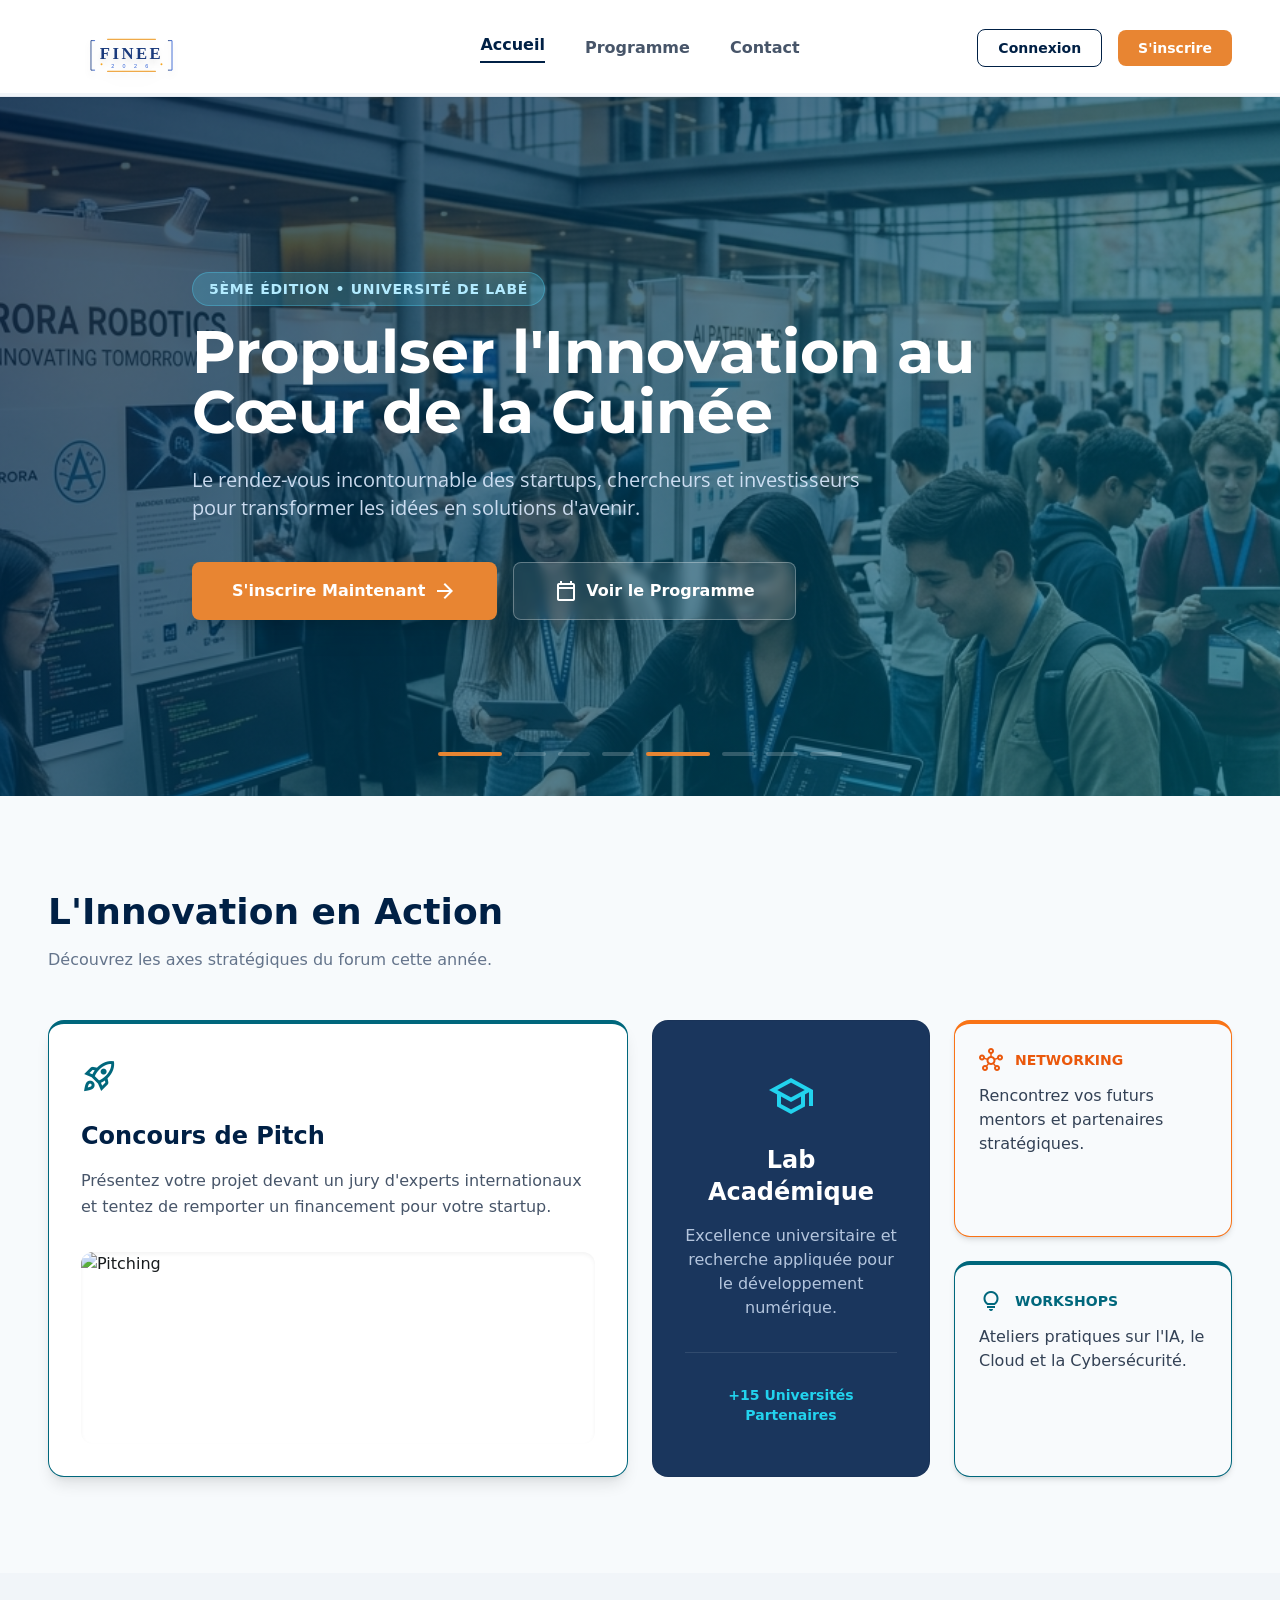
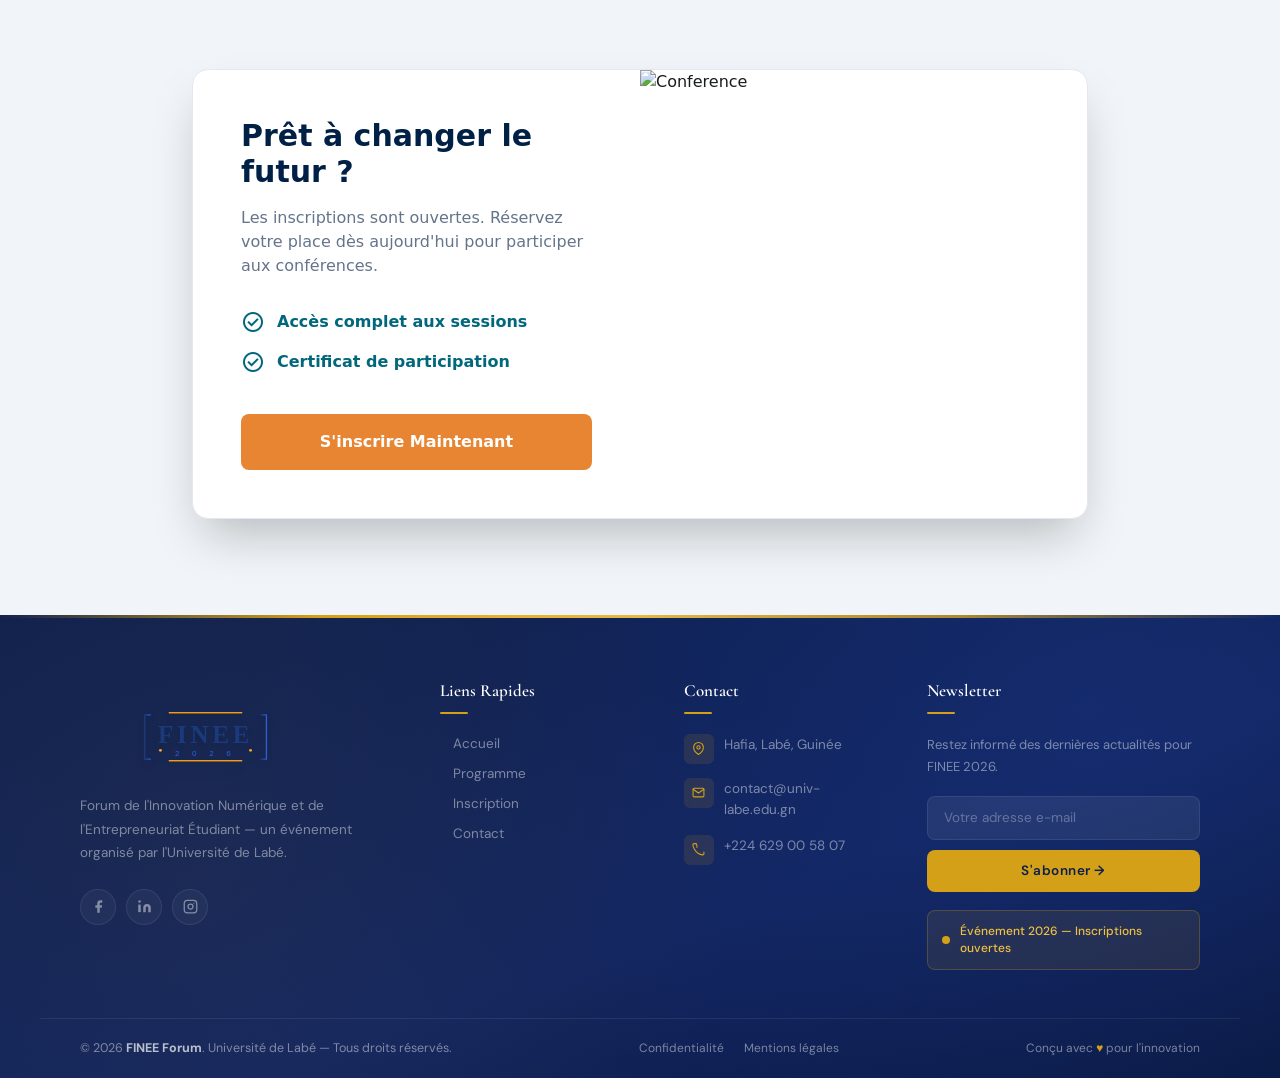
==== commit ac51ef1b: "Modification apportée sur la gestion de l'utilisateur et de l'Administrateur" ====
--- a/html/index.html
+++ b/html/index.html
@@ -86,7 +86,7 @@
                 </a>
             </div>
             <div class="hidden md:flex justify-center items-center space-x-10 text-base font-bold">
-                <a class="text-primary border-b-2 border-primary pb-1" href="../index.html">Accueil</a>
+                <a class="text-primary border-b-2 border-primary pb-1" href="index.html">Accueil</a>
                 <a class="text-slate-600 hover:text-primary transition-colors" href="programme.html">Programme</a>
                 <a class="text-slate-600 hover:text-primary transition-colors" href="contact.html">Contact</a>
             </div>
@@ -351,5 +351,6 @@
     }, { threshold: 0.15 });
     fadeEls.forEach(el => io.observe(el));
     </script>
+    <script src="../js/index.js"></script>
 </body>
 </html>
